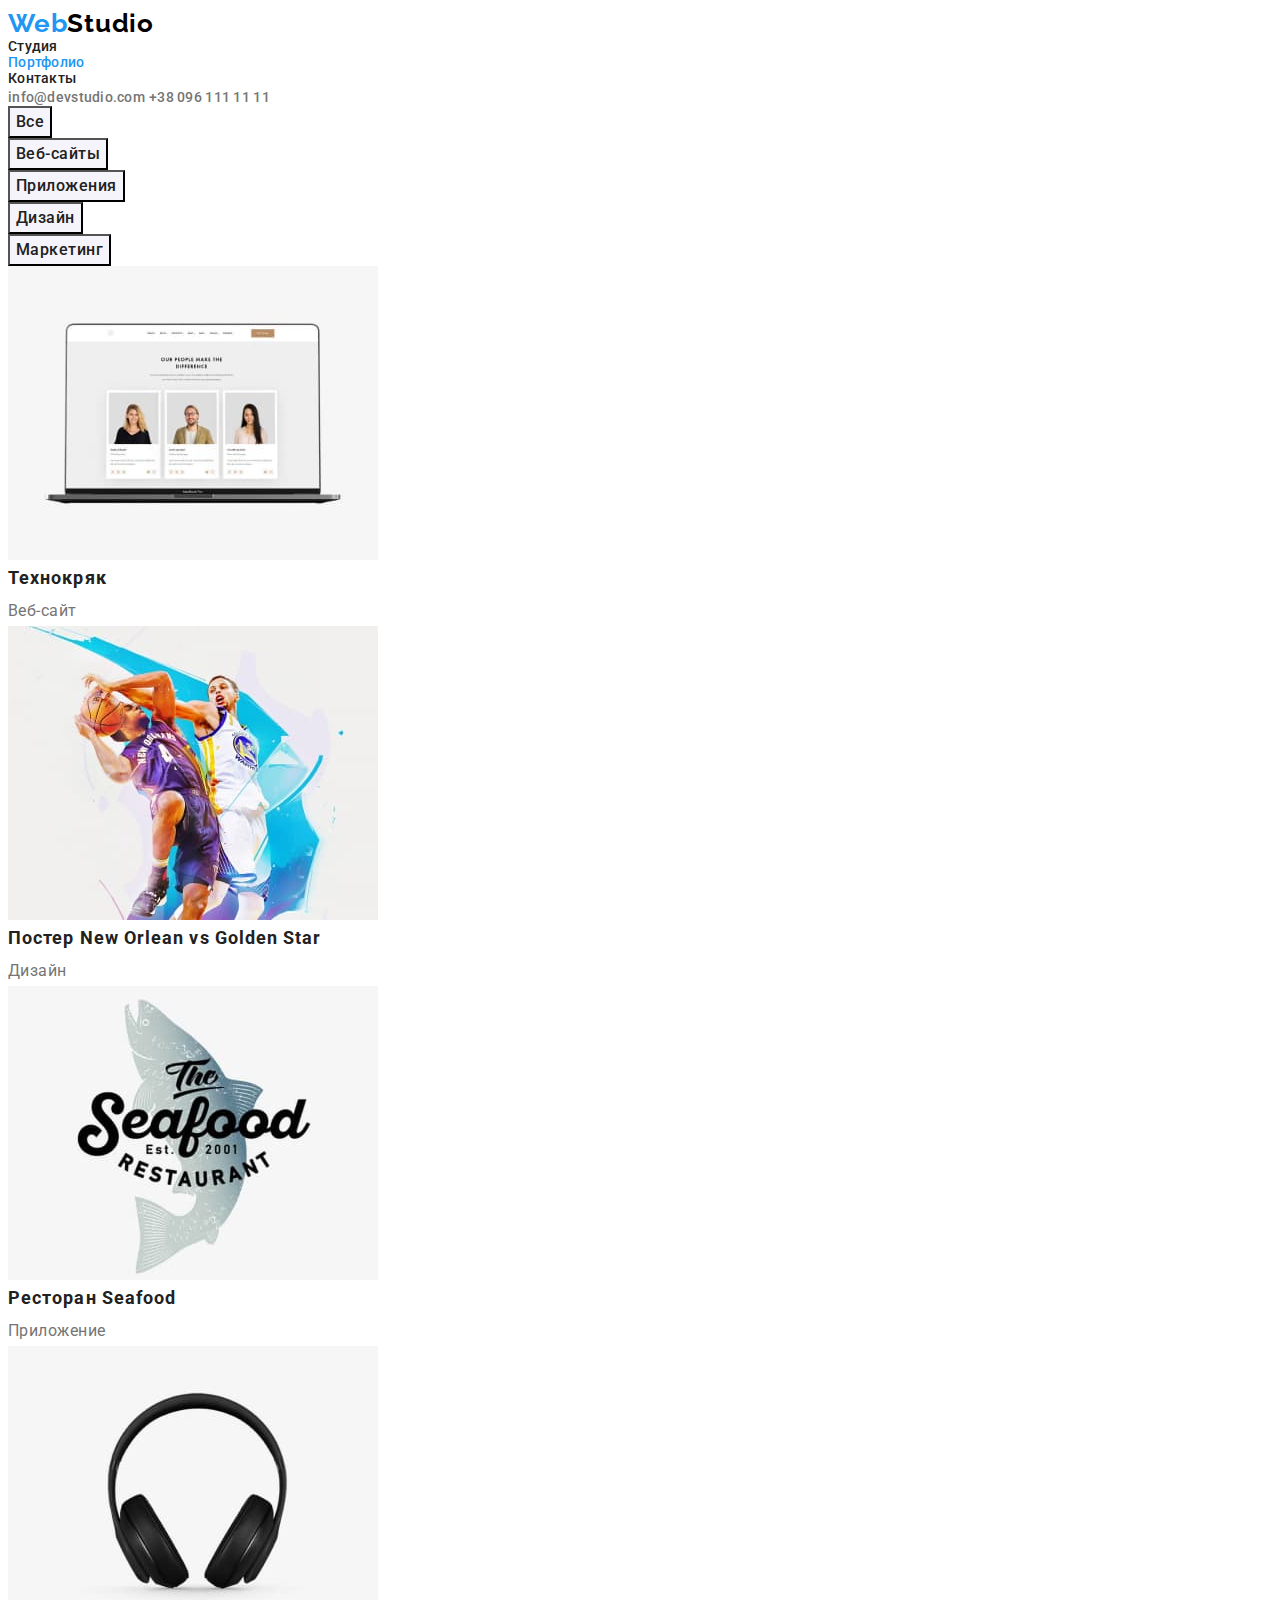
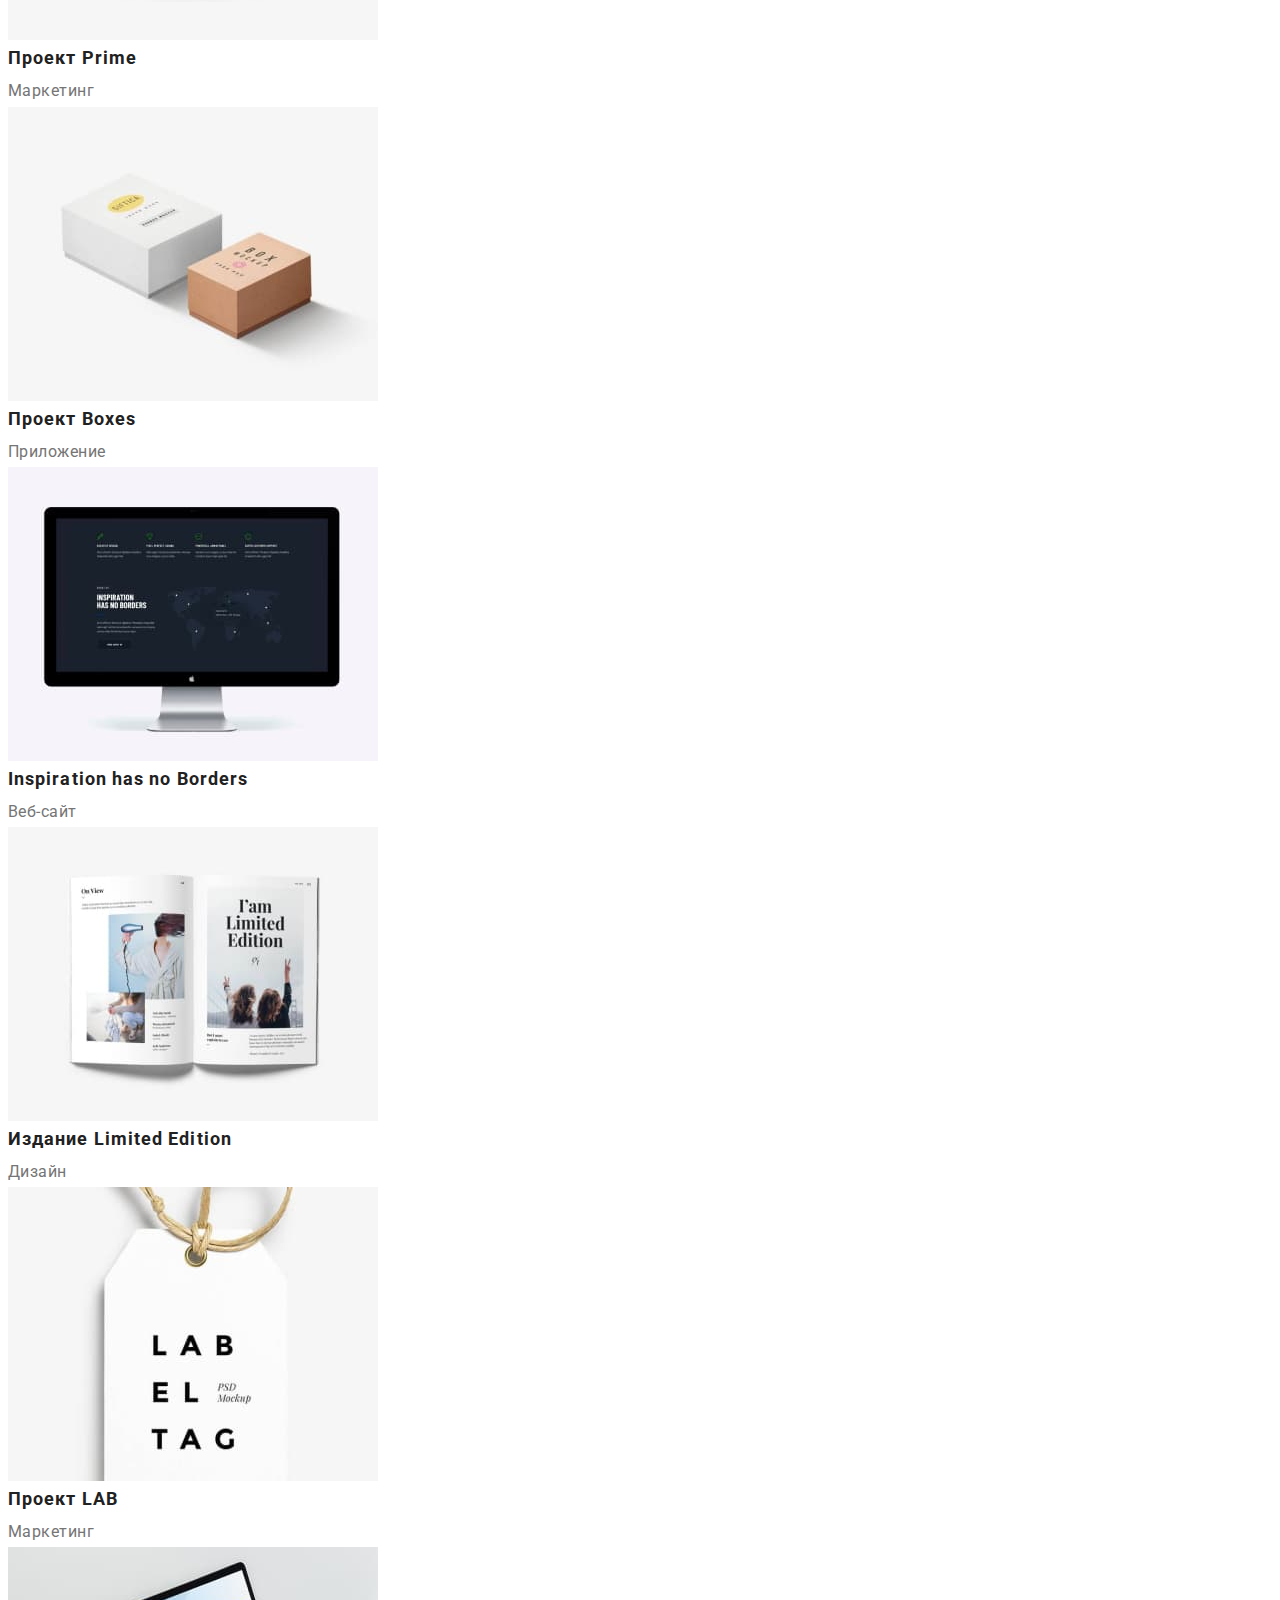
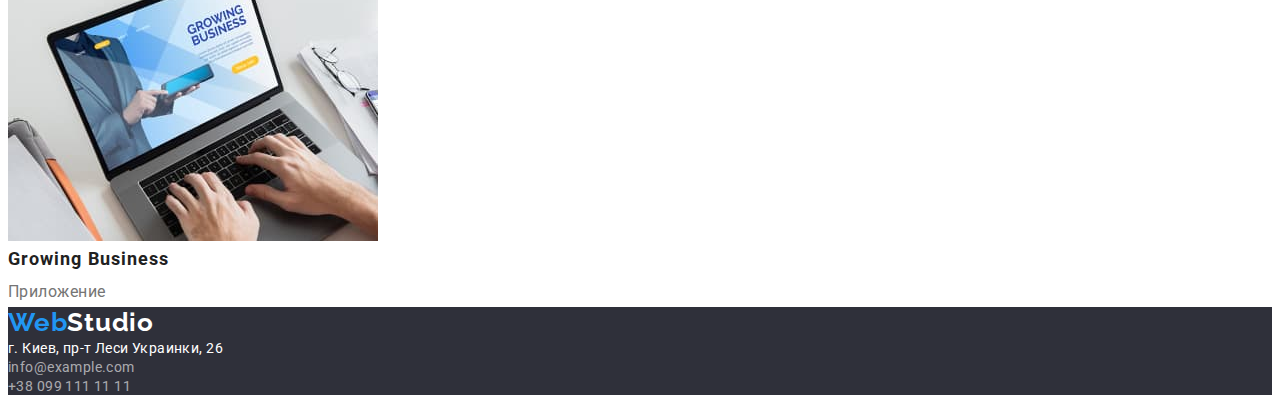
==== portfolio.html @ 373167e1 "start" ====
<!DOCTYPE html>
<html lang="ru">
  <head>
    <meta charset="UTF-8" />
    <meta http-equiv="X-UA-Compatible" content="IE=edge" />
    <meta name="viewport" content="width=device-width, initial-scale=1.0" />
    <link rel="preconnect" href="https://fonts.googleapis.com" />
    <link rel="preconnect" href="https://fonts.gstatic.com" crossorigin />
    <link
      href="https://fonts.googleapis.com/css2?family=Raleway:wght@700&family=Roboto:wght@400;500;700;900&display=swap"
      rel="stylesheet"
    />
    <link rel="stylesheet" href="./css/styles.css" />
    <title>Portgolio</title>
  </head>
  <body>
    <header>
      <nav class="nav">
        <a class="reset-link logo" href="./index.html"
          ><span class="accent-color">Web</span>Studio</a
        >
        <ul class="reset-list nav-list">
          <li><a class="reset-link nav-link" href="./index.html">Студия</a></li>
          <li><a class="reset-link accent-color nav-link" href="./portfolio.html">Портфолио</a></li>
          <li><a class="reset-link nav-link" href="">Контакты</a></li>
        </ul>
      </nav>
      <a class="reset-link nav-link header-contacts" href="mailto:info@devstudio.com"
        >info@devstudio.com</a
      >
      <a class="reset-link nav-link header-contacts" href="tel:+380961111111">+38 096 111 11 11</a>
    </header>
    <main>
      <section class="portfolio">
        <ul class="reset-list">
          <li><button class="btn-filters" type="button">Все</button></li>
          <li><button class="btn-filters" type="button">Веб-сайты</button></li>
          <li><button class="btn-filters" type="button">Приложения</button></li>
          <li><button class="btn-filters" type="button">Дизайн</button></li>
          <li><button class="btn-filters" type="button">Маркетинг</button></li>
        </ul>
        <ul class="reset-list">
          <li>
            <img src="./img/img-8.jpg" alt="Пример работы" width="370" height="294" />
            <h2 class="portfolio-titles">Технокряк</h2>
            <p class="portfolio-description">Веб-сайт</p>
          </li>
          <li>
            <img src="./img/img-9.jpg" alt="Пример работы" width="370" height="294" />
            <h2 class="portfolio-titles">
              Постер <span lang="en">New Orlean vs Golden Star</span>
            </h2>
            <p class="portfolio-description">Дизайн</p>
          </li>
          <li>
            <img src="./img/img-10.jpg" alt="Пример работы" width="370" height="294" />
            <h2 class="portfolio-titles">Ресторан <span lang="en">Seafood</span></h2>
            <p class="portfolio-description">Приложение</p>
          </li>
          <li>
            <img src="./img/img-11.jpg" alt="Пример работы" width="370" height="294" />
            <h2 class="portfolio-titles">Проект <span lang="en">Prime</span></h2>
            <p class="portfolio-description">Маркетинг</p>
          </li>
          <li>
            <img src="./img/img-12.jpg" alt="Пример работы" width="370" height="294" />
            <h2 class="portfolio-titles">Проект <span lang="en">Boxes</span></h2>
            <p class="portfolio-description">Приложение</p>
          </li>
          <li>
            <img src="./img/img-13.jpg" alt="Пример работы" width="370" height="294" />
            <h2 class="portfolio-titles" lang="en">Inspiration has no Borders</h2>
            <p class="portfolio-description">Веб-сайт</p>
          </li>
          <li>
            <img src="./img/img-14.jpg" alt="Пример работы" width="370" height="294" />
            <h2 class="portfolio-titles">Издание <span lang="en">Limited Edition</span></h2>
            <p class="portfolio-description">Дизайн</p>
          </li>
          <li>
            <img src="./img/img-15.jpg" alt="Пример работы" width="370" height="294" />
            <h2 class="portfolio-titles">Проект <span lang="en">LAB</span></h2>
            <p class="portfolio-description">Маркетинг</p>
          </li>
          <li>
            <img src="./img/img-16.jpg" alt="Пример работы" width="370" height="294" />
            <h2 class="portfolio-titles" lang="en">Growing Business</h2>
            <p class="portfolio-description">Приложение</p>
          </li>
        </ul>
      </section>
    </main>
    <footer class="footer">
      <a class="reset-link footer-logo" href=""><span class="accent-color">Web</span>Studio</a>
      <address>
        <a
          class="reset-link address-link addres-secondary-color"
          href="https://goo.gl/maps/DQhFPQTbmfffRb8u7"
          >г. Киев, пр-т Леси Украинки, 26</a
        >
        <ul class="reset-list">
          <li>
            <a class="reset-link address-link" href="mailto:info@example.com">info@example.com</a>
          </li>
          <li>
            <a class="reset-link address-link" href="tel:+380991111111">+38 099 111 11 11</a>
          </li>
        </ul>
      </address>
    </footer>
  </body>
</html>
---- css/styles.css ----
:root {
  --primary-font-family: 'Roboto', sans-serif;
  --secondary-font-family: 'Raleway', sans-serif;
  --primary-text-color: #757575;
  --secondary-text-color: #212121;
  --background-dark-text-color: #ffffff;
  --accent-color: #2196f3;
  --secondary-logo-color: #000000;
  --background-dark-color: #2f303a;
  --background-light-color: #f5f4fa;
}

body {
  font-family: var(--primary-font-family);
  color: var(--primary-text-color);
}

h1,
h2,
h3,
h4,
h5,
h6,
p {
  margin-top: 0;
  margin-bottom: 0;
}

ul,
ol {
  margin-top: 0;
  margin-bottom: 0;
  padding-left: 0;
}

img {
  display: block;
}

.reset-list {
  list-style: none;
}

.reset-link {
  text-decoration: none;
  color: inherit;
}

/* ========= START COMPONENTS ========= */
.accent-color {
  color: var(--accent-color);
}
/* ========= END COMPONENTS ========= */

/* ========= START HEADER ========= */
.logo {
  font-family: var(--secondary-font-family);
  font-weight: 700;
  font-size: 26px;
  line-height: 1.19;
  letter-spacing: 0.03em;
  color: var(--secondary-logo-color);
}

.nav-link:hover,
.nav-link:focus {
  color: var(--accent-color);
}

.nav-list {
  font-weight: 500;
  font-size: 14px;
  line-height: 1.14;
  letter-spacing: 0.02em;
  color: var(--secondary-text-color);
}

.header-contacts {
  font-weight: 500;
  font-size: 14px;
  line-height: 1.14;
  letter-spacing: 0.02em;
}

/* ========= END HEADER ========= */

/* ========= START HERO ========= */
.hero {
  background-color: var(--background-dark-color);
}

.hero-title {
  font-weight: 900;
  font-size: 44px;
  line-height: 1.36;
  letter-spacing: 0.06em;
  text-transform: uppercase;
  color: var(--background-dark-text-color);
}

.modal-btn {
  font-family: var(--primary-font-family);
  font-weight: 700;
  font-size: 16px;
  line-height: 1.88;
  letter-spacing: 0.06em;
  color: var(--background-dark-text-color);
  background-color: var(--accent-color);
}

.modal-btn:hover,
.modal-btn:focus {
  background-color: #188ce8;
}
/* ========= END HERO ========= */

/* ========= START BENEFITS ========= */
.benefits-title {
  font-weight: 700;
  font-size: 14px;
  line-height: 1.14;
  letter-spacing: 0.03em;
  text-transform: uppercase;
  color: var(--secondary-text-color);
}

.benefits-description {
  font-size: 14px;
  line-height: 1.71;
  letter-spacing: 0.03em;
}
/* ========= END  BENEFITS ========= */

/* ========= START WORK DIRECTIONS ========= */

.work-directions-title {
  font-weight: 700;
  font-size: 36px;
  line-height: 1.17;
  letter-spacing: 0.03em;
  color: var(--secondary-text-color);
}
/* ========= END WORK DIRECTIONS ========= */

/* ========= START OUR TEAM ========= */
.our-team {
  background-color: var(--background-light-color);
}

.our-team-title {
  font-weight: 700;
  font-size: 36px;
  line-height: 1.17;
  letter-spacing: 0.03em;
  color: var(--secondary-text-color);
}
.employees-name {
  font-weight: 500;
  font-size: 16px;
  line-height: 1.19;
  letter-spacing: 0.03em;
  color: var(--secondary-text-color);
}
.employees-directions {
  font-size: 16px;
  line-height: 1.19;
  letter-spacing: 0.03em;
}
/* ========= END OUR TEAM ========= */

/* ========= START PORTFOLIO MAIN SECTION ========= */

.btn-filters {
  font-family: var(--primary-font-family);
  font-weight: 500;
  font-size: 16px;
  line-height: 1.63;
  letter-spacing: 0.03em;
  color: var(--secondary-text-color);
  background-color: var(--background-light-color);
}

.btn-filters:hover,
.btn-filters:focus {
  color: var(--background-dark-text-color);
  background-color: var(--accent-color);
}

.portfolio-titles {
  font-weight: 700;
  font-size: 18px;
  line-height: 2;
  letter-spacing: 0.06em;
  color: var(--secondary-text-color);
}
.portfolio-description {
  font-size: 16px;
  line-height: 1.88;
  letter-spacing: 0.03em;
}
/* ========= END PORTFOLIO MAIN SECTION ========= */

/* ========= START FOOTER ========= */
.footer {
  background-color: var(--background-dark-color);
}

.footer-logo {
  font-family: var(--secondary-font-family);
  font-weight: 700;
  font-size: 26px;
  line-height: 1.19;
  letter-spacing: 0.03em;
  color: var(--background-dark-text-color);
}

.address-link {
  font-style: normal;
  font-size: 14px;
  line-height: 1.71px;
  letter-spacing: 0.03em;
  color: rgba(255, 255, 255, 0.6);
}

.address-link:hover,
.address-link:focus {
  color: var(--accent-color);
}

.addres-secondary-color {
  color: var(--background-dark-text-color);
}
/* ========= END FOOTER ========= */
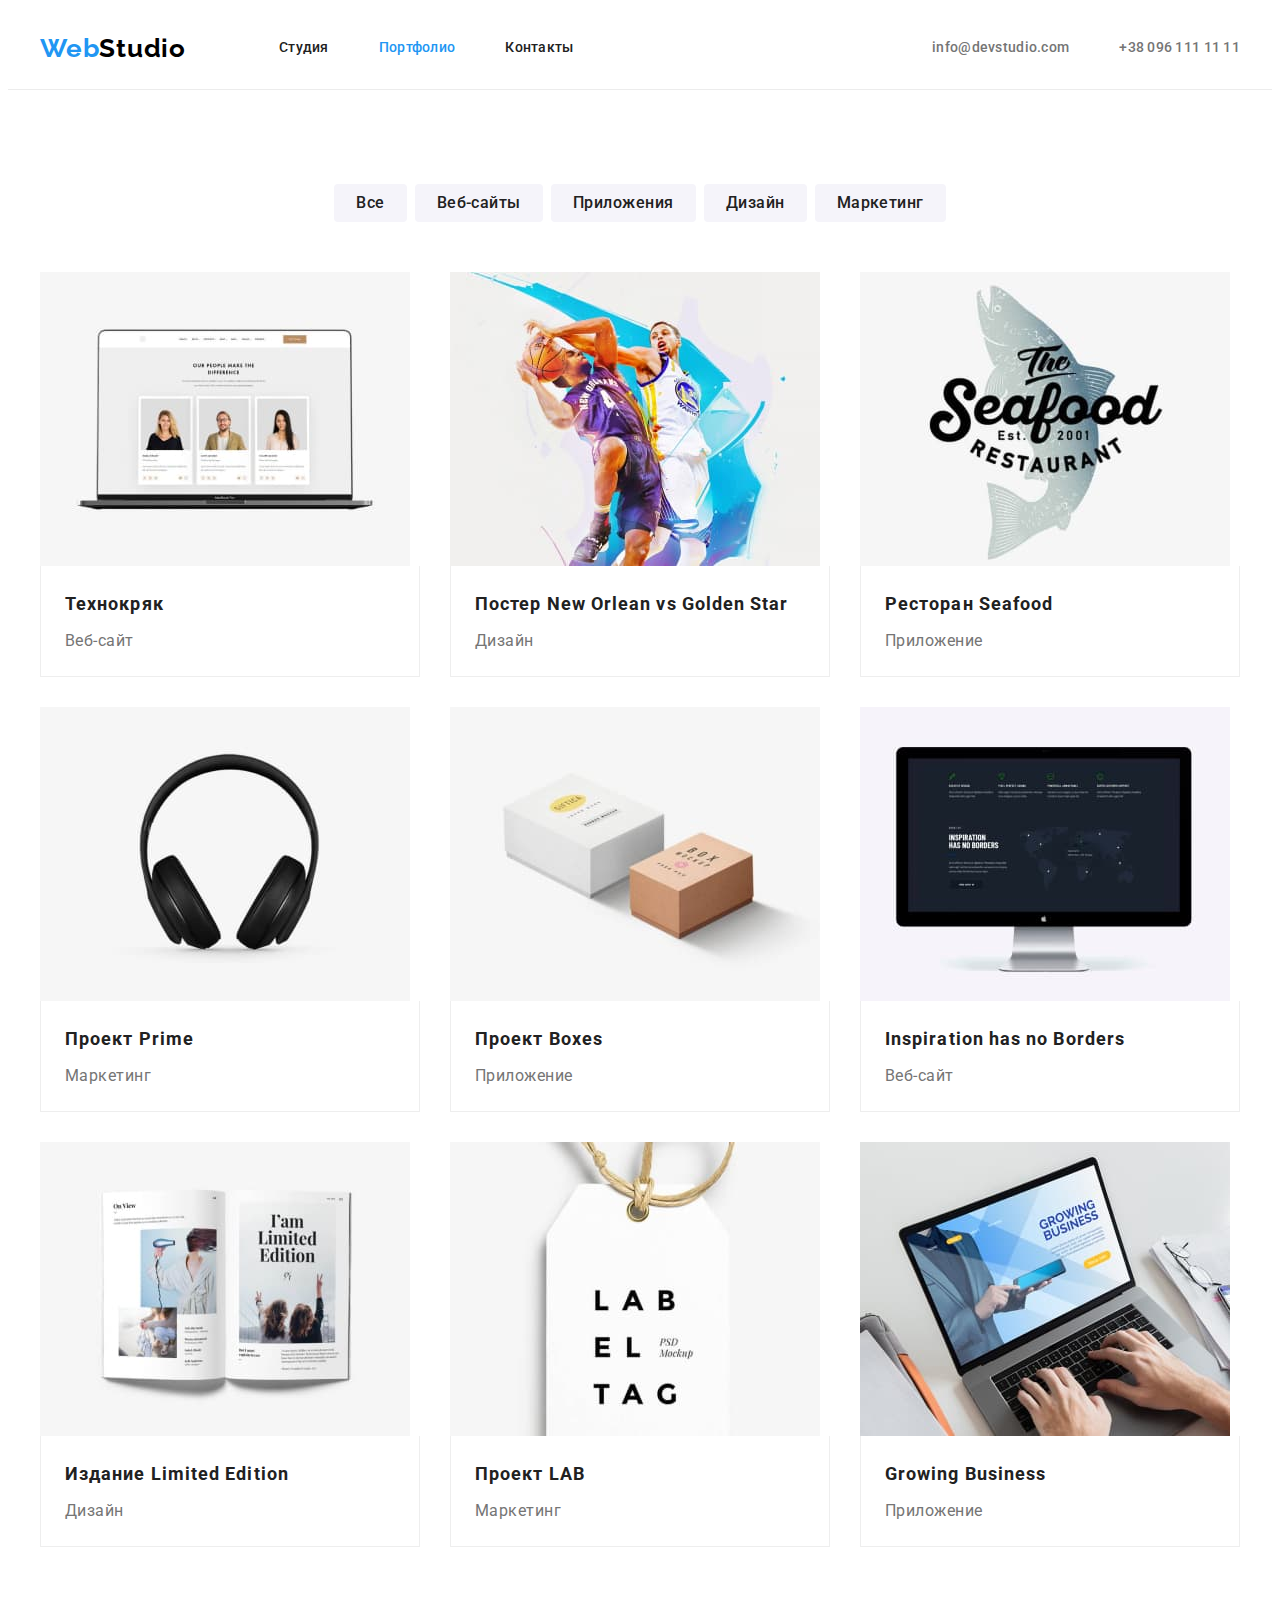
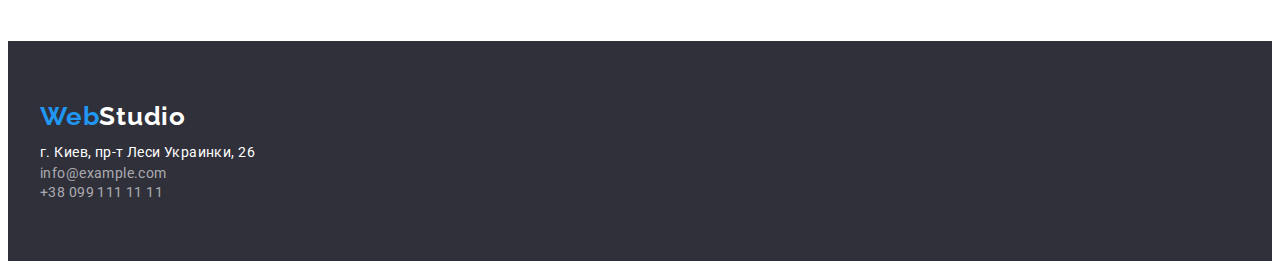
==== commit 7f434d10: "Finally done" ====
--- a/portfolio.html
+++ b/portfolio.html
@@ -10,89 +10,125 @@
       href="https://fonts.googleapis.com/css2?family=Raleway:wght@700&family=Roboto:wght@400;500;700;900&display=swap"
       rel="stylesheet"
     />
+    <link
+      rel="stylesheet"
+      href="https://cdnjs.cloudflare.com/ajax/libs/modern-normalize/1.1.0/modern-normalize.min.css"
+      integrity="sha512-wpPYUAdjBVSE4KJnH1VR1HeZfpl1ub8YT/NKx4PuQ5NmX2tKuGu6U/JRp5y+Y8XG2tV+wKQpNHVUX03MfMFn9Q=="
+      crossorigin="anonymous"
+      referrerpolicy="no-referrer"
+    />
     <link rel="stylesheet" href="./css/styles.css" />
     <title>Portgolio</title>
   </head>
   <body>
-    <header>
-      <nav class="nav">
-        <a class="reset-link logo" href="./index.html"
-          ><span class="accent-color">Web</span>Studio</a
+    <header class="header">
+      <div class="container header-container">
+        <nav class="nav navigation">
+          <a class="reset-link logo" href="./index.html"
+            ><span class="accent-color">Web</span>Studio</a
+          >
+          <ul class="reset-list nav-list">
+            <li class="nav-list-item">
+              <a class="reset-link nav-link" href="./index.html">Студия</a>
+            </li>
+            <li class="nav-list-item">
+              <a class="reset-link accent-color nav-link" href="./portfolio.html">Портфолио</a>
+            </li>
+            <li class="nav-list-item"><a class="reset-link nav-link" href="">Контакты</a></li>
+          </ul>
+        </nav>
+        <a class="reset-link nav-link header-contacts" href="mailto:info@devstudio.com"
+          >info@devstudio.com</a
         >
-        <ul class="reset-list nav-list">
-          <li><a class="reset-link nav-link" href="./index.html">Студия</a></li>
-          <li><a class="reset-link accent-color nav-link" href="./portfolio.html">Портфолио</a></li>
-          <li><a class="reset-link nav-link" href="">Контакты</a></li>
-        </ul>
-      </nav>
-      <a class="reset-link nav-link header-contacts" href="mailto:info@devstudio.com"
-        >info@devstudio.com</a
-      >
-      <a class="reset-link nav-link header-contacts" href="tel:+380961111111">+38 096 111 11 11</a>
+        <a class="reset-link nav-link header-contacts" href="tel:+380961111111"
+          >+38 096 111 11 11</a
+        >
+      </div>
     </header>
     <main>
-      <section class="portfolio">
-        <ul class="reset-list">
-          <li><button class="btn-filters" type="button">Все</button></li>
-          <li><button class="btn-filters" type="button">Веб-сайты</button></li>
-          <li><button class="btn-filters" type="button">Приложения</button></li>
-          <li><button class="btn-filters" type="button">Дизайн</button></li>
-          <li><button class="btn-filters" type="button">Маркетинг</button></li>
+      <section class="portfolio-container">
+        <div class="container">
+        <ul class="reset-list portfolio-btn-list">
+          <li class="portfolio-btn-items"><button class="btn-filters" type="button">Все</button></li>
+          <li class="portfolio-btn-items"><button class="btn-filters" type="button">Веб-сайты</button></li>
+          <li class="portfolio-btn-items"><button class="btn-filters" type="button">Приложения</button></li>
+          <li class="portfolio-btn-items"><button class="btn-filters" type="button">Дизайн</button></li>
+          <li class="portfolio-btn-items"><button class="btn-filters" type="button">Маркетинг</button></li>
         </ul>
-        <ul class="reset-list">
-          <li>
+        <ul class="reset-list portfolio-list">
+          <li class="portfolio-items">
             <img src="./img/img-8.jpg" alt="Пример работы" width="370" height="294" />
-            <h2 class="portfolio-titles">Технокряк</h2>
+            <div class="portfolio-items-description-block">
+              <h2 class="portfolio-titles">Технокряк</h2>
             <p class="portfolio-description">Веб-сайт</p>
+            </div>
           </li>
-          <li>
+          <li class="portfolio-items">
             <img src="./img/img-9.jpg" alt="Пример работы" width="370" height="294" />
-            <h2 class="portfolio-titles">
+            <div class="portfolio-items-description-block">
+              <h2 class="portfolio-titles">
               Постер <span lang="en">New Orlean vs Golden Star</span>
             </h2>
             <p class="portfolio-description">Дизайн</p>
+            </div>
           </li>
-          <li>
+          <li class="portfolio-items">
             <img src="./img/img-10.jpg" alt="Пример работы" width="370" height="294" />
-            <h2 class="portfolio-titles">Ресторан <span lang="en">Seafood</span></h2>
+            <div class="portfolio-items-description-block">
+              <h2 class="portfolio-titles">Ресторан <span lang="en">Seafood</span></h2>
             <p class="portfolio-description">Приложение</p>
+            </div>
           </li>
-          <li>
+          <li class="portfolio-items">
             <img src="./img/img-11.jpg" alt="Пример работы" width="370" height="294" />
+            <div class="portfolio-items-description-block">
             <h2 class="portfolio-titles">Проект <span lang="en">Prime</span></h2>
             <p class="portfolio-description">Маркетинг</p>
+            </div>
           </li>
-          <li>
+          <li class="portfolio-items">
             <img src="./img/img-12.jpg" alt="Пример работы" width="370" height="294" />
-            <h2 class="portfolio-titles">Проект <span lang="en">Boxes</span></h2>
+            <div class="portfolio-items-description-block">
+              <h2 class="portfolio-titles">Проект <span lang="en">Boxes</span></h2>
             <p class="portfolio-description">Приложение</p>
+            </div>
           </li>
-          <li>
+          <li class="portfolio-items">
             <img src="./img/img-13.jpg" alt="Пример работы" width="370" height="294" />
-            <h2 class="portfolio-titles" lang="en">Inspiration has no Borders</h2>
+            <div class="portfolio-items-description-block">
+              <h2 class="portfolio-titles" lang="en">Inspiration has no Borders</h2>
             <p class="portfolio-description">Веб-сайт</p>
+            </div>
           </li>
-          <li>
+          <li class="portfolio-items">
             <img src="./img/img-14.jpg" alt="Пример работы" width="370" height="294" />
-            <h2 class="portfolio-titles">Издание <span lang="en">Limited Edition</span></h2>
+            <div class="portfolio-items-description-block">
+              <h2 class="portfolio-titles">Издание <span lang="en">Limited Edition</span></h2>
             <p class="portfolio-description">Дизайн</p>
+            </div>
           </li>
-          <li>
+          <li class="portfolio-items">
             <img src="./img/img-15.jpg" alt="Пример работы" width="370" height="294" />
-            <h2 class="portfolio-titles">Проект <span lang="en">LAB</span></h2>
+            <div class="portfolio-items-description-block">
+              <h2 class="portfolio-titles">Проект <span lang="en">LAB</span></h2>
             <p class="portfolio-description">Маркетинг</p>
+            </div>
           </li>
-          <li>
+          <li class="portfolio-items">
             <img src="./img/img-16.jpg" alt="Пример работы" width="370" height="294" />
-            <h2 class="portfolio-titles" lang="en">Growing Business</h2>
+            <div class="portfolio-items-description-block">
+              <h2 class="portfolio-titles" lang="en">Growing Business</h2>
             <p class="portfolio-description">Приложение</p>
+            </div>
           </li>
         </ul>
+        </div>
       </section>
     </main>
     <footer class="footer">
-      <a class="reset-link footer-logo" href=""><span class="accent-color">Web</span>Studio</a>
-      <address>
+      <div class="container footer-container">
+        <a class="reset-link footer-logo" href=""><span class="accent-color">Web</span>Studio</a>
+      <address class="footer-address-container">
         <a
           class="reset-link address-link addres-secondary-color"
           href="https://goo.gl/maps/DQhFPQTbmfffRb8u7"
--- a/css/styles.css
+++ b/css/styles.css
@@ -37,6 +37,13 @@
   display: block;
 }
 
+.container {
+  width: 1200px;
+  padding-left: 15px;
+  padding-right: 15px;
+  margin-left: auto;
+  margin-right: auto;
+}
 .reset-list {
   list-style: none;
 }
@@ -53,7 +60,24 @@
 /* ========= END COMPONENTS ========= */
 
 /* ========= START HEADER ========= */
+.header {
+  padding-top: 25px;
+  padding-bottom: 25px;
+  border-bottom: 1px solid #ececec;
+}
+
+.header-container {
+  display: flex;
+  align-items: center;
+}
+
+.navigation {
+  display: flex;
+  align-items: center;
+}
+
 .logo {
+  margin-right: 93px;
   font-family: var(--secondary-font-family);
   font-weight: 700;
   font-size: 26px;
@@ -67,7 +91,13 @@
   color: var(--accent-color);
 }
 
+.nav-list-item:not(:last-child) {
+  margin-right: 50px;
+}
+
 .nav-list {
+  display: flex;
+  align-items: center;
   font-weight: 500;
   font-size: 14px;
   line-height: 1.14;
@@ -80,6 +110,11 @@
   font-size: 14px;
   line-height: 1.14;
   letter-spacing: 0.02em;
+}
+
+.header-contacts:not(:last-child) {
+  margin-right: 50px;
+  margin-left: auto;
 }
 
 /* ========= END HEADER ========= */
@@ -87,9 +122,19 @@
 /* ========= START HERO ========= */
 .hero {
   background-color: var(--background-dark-color);
+  padding-top: 200px;
+  padding-bottom: 200px;
+}
+.hero-container {
+  display: flex;
+  flex-direction: column;
+  align-items: center;
 }
 
 .hero-title {
+  width: 696px;
+  margin-bottom: 30px;
+  text-align: center;
   font-weight: 900;
   font-size: 44px;
   line-height: 1.36;
@@ -99,6 +144,10 @@
 }
 
 .modal-btn {
+  min-width: 200px;
+  padding: 10px 32px;
+  border: none;
+  border-radius: 4px;
   font-family: var(--primary-font-family);
   font-weight: 700;
   font-size: 16px;
@@ -115,7 +164,21 @@
 /* ========= END HERO ========= */
 
 /* ========= START BENEFITS ========= */
+.benefits-container {
+  padding-top: 94px;
+  padding-bottom: 94px;
+}
+
+.benefits-list {
+  display: flex;
+  flex-wrap: wrap;
+  justify-content: center;
+  margin-top: -20px;
+  margin-left: -30px;
+}
+
 .benefits-title {
+  margin-bottom: 10px;
   font-weight: 700;
   font-size: 14px;
   line-height: 1.14;
@@ -129,11 +192,30 @@
   line-height: 1.71;
   letter-spacing: 0.03em;
 }
+.benefits-items {
+  width: 270px;
+  margin-left: 30px;
+  margin-top: 20px;
+}
 /* ========= END  BENEFITS ========= */
 
 /* ========= START WORK DIRECTIONS ========= */
+.work-directions-container {
+  padding-top: 94px;
+  padding-bottom: 94px;
+}
+
+.work-directions-list {
+  display: flex;
+}
+
+.work-directions-items:not(:last-child) {
+  margin-right: 30px;
+}
 
 .work-directions-title {
+  text-align: center;
+  margin-bottom: 50px;
   font-weight: 700;
   font-size: 36px;
   line-height: 1.17;
@@ -144,10 +226,31 @@
 
 /* ========= START OUR TEAM ========= */
 .our-team {
+  padding-top: 94px;
+  padding-bottom: 94px;
   background-color: var(--background-light-color);
 }
 
+.our-team-list {
+  display: flex;
+  flex-wrap: wrap;
+  margin-right: -30px;
+  margin-top: -50px;
+}
+
+.our-team-items {
+  margin-right: 30px;
+  margin-top: 50px;
+  flex-basis: calc((100% - 4 * 30px) / 4);
+  box-shadow: 0px 1px 3px rgba(0, 0, 0, 0.12), 0px 1px 1px rgba(0, 0, 0, 0.14),
+    0px 2px 1px rgba(0, 0, 0, 0.2);
+  background: #ffffff;
+  border-radius: 0px 0px 4px 4px;
+}
+
 .our-team-title {
+  text-align: center;
+  margin-bottom: 50px;
   font-weight: 700;
   font-size: 36px;
   line-height: 1.17;
@@ -155,6 +258,9 @@
   color: var(--secondary-text-color);
 }
 .employees-name {
+  text-align: center;
+  margin-top: 30px;
+  margin-bottom: 10px;
   font-weight: 500;
   font-size: 16px;
   line-height: 1.19;
@@ -162,6 +268,8 @@
   color: var(--secondary-text-color);
 }
 .employees-directions {
+  margin-bottom: 30px;
+  text-align: center;
   font-size: 16px;
   line-height: 1.19;
   letter-spacing: 0.03em;
@@ -170,7 +278,20 @@
 
 /* ========= START PORTFOLIO MAIN SECTION ========= */
 
+.portfolio-container {
+  padding-top: 94px;
+  padding-bottom: 94px;
+}
+.portfolio-btn-list {
+  display: flex;
+  justify-content: center;
+  margin-bottom: 50px;
+}
+
 .btn-filters {
+  padding: 6px 22px;
+  border: none;
+  border-radius: 4px;
   font-family: var(--primary-font-family);
   font-weight: 500;
   font-size: 16px;
@@ -184,6 +305,35 @@
 .btn-filters:focus {
   color: var(--background-dark-text-color);
   background-color: var(--accent-color);
+  box-shadow: 0px 3px 1px rgba(0, 0, 0, 0.1), 0px 1px 2px rgba(0, 0, 0, 0.08),
+    0px 2px 2px rgba(0, 0, 0, 0.12);
+}
+
+.portfolio-btn-items:not(:last-child) {
+  margin-right: 8px;
+}
+
+.portfolio-list {
+  display: flex;
+  flex-wrap: wrap;
+  margin-right: -30px;
+  margin-top: -30px;
+}
+
+.portfolio-items {
+  margin-right: 30px;
+  margin-top: 30px;
+  flex-basis: calc((100% - 3 * 30px) / 3);
+  background: #ffffff;
+}
+.portfolio-items-description-block {
+  padding: 20px 24px;
+  border-top: 0;
+  border-right-width: 1px;
+  border-bottom-width: 1px;
+  border-left-width: 1px;
+  border-style: solid;
+  border-color: #eeeeee;
 }
 
 .portfolio-titles {
@@ -194,6 +344,7 @@
   color: var(--secondary-text-color);
 }
 .portfolio-description {
+  margin-top: 4px;
   font-size: 16px;
   line-height: 1.88;
   letter-spacing: 0.03em;
@@ -203,9 +354,22 @@
 /* ========= START FOOTER ========= */
 .footer {
   background-color: var(--background-dark-color);
+  padding-top: 60px;
+  padding-bottom: 60px;
+}
+
+.footer-container {
+  display: flex;
+  flex-direction: column;
+}
+
+.footer-address-container {
+  display: flex;
+  flex-direction: column;
 }
 
 .footer-logo {
+  margin-bottom: 20px;
   font-family: var(--secondary-font-family);
   font-weight: 700;
   font-size: 26px;
@@ -215,6 +379,7 @@
 }
 
 .address-link {
+  margin-bottom: 9px;
   font-style: normal;
   font-size: 14px;
   line-height: 1.71px;
@@ -230,4 +395,5 @@
 .addres-secondary-color {
   color: var(--background-dark-text-color);
 }
+
 /* ========= END FOOTER ========= */
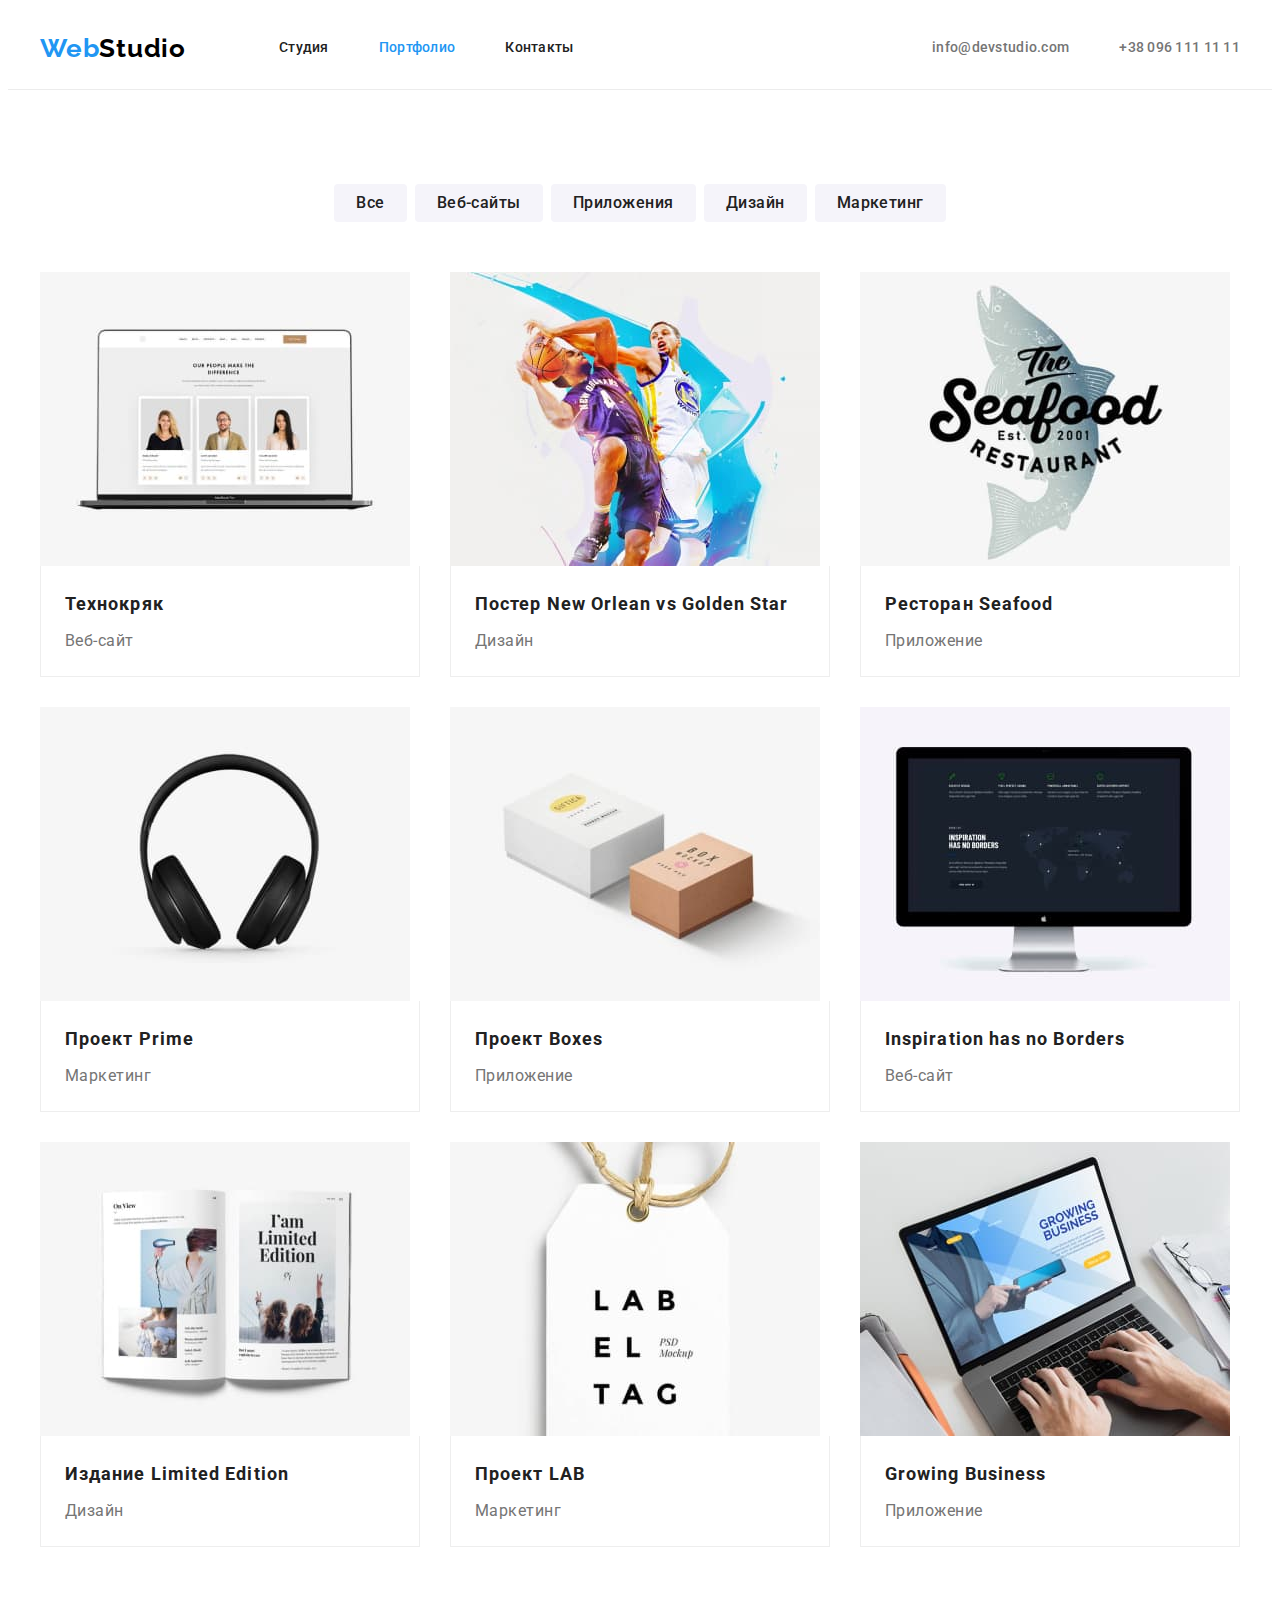
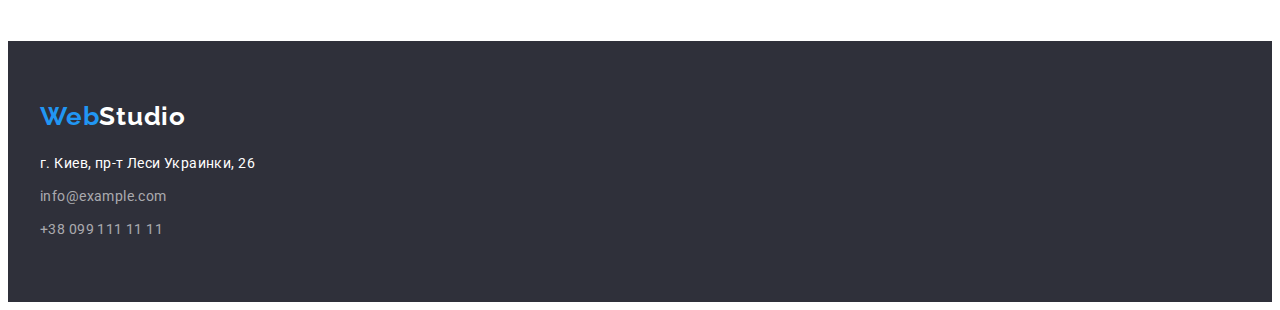
==== commit 56b754e1: "changes 1" ====
--- a/portfolio.html
+++ b/portfolio.html
@@ -129,16 +129,14 @@
       <div class="container footer-container">
         <a class="reset-link footer-logo" href=""><span class="accent-color">Web</span>Studio</a>
       <address class="footer-address-container">
-        <a
-          class="reset-link address-link addres-secondary-color"
+        <a class="reset-link address-link addres-secondary-color"
           href="https://goo.gl/maps/DQhFPQTbmfffRb8u7"
-          >г. Киев, пр-т Леси Украинки, 26</a
-        >
+          >г. Киев, пр-т Леси Украинки, 26</a>
         <ul class="reset-list">
-          <li>
+          <li class="footer-list">
             <a class="reset-link address-link" href="mailto:info@example.com">info@example.com</a>
           </li>
-          <li>
+          <li class="footer-list">
             <a class="reset-link address-link" href="tel:+380991111111">+38 099 111 11 11</a>
           </li>
         </ul>
--- a/css/styles.css
+++ b/css/styles.css
@@ -166,7 +166,6 @@
 /* ========= START BENEFITS ========= */
 .benefits-container {
   padding-top: 94px;
-  padding-bottom: 94px;
 }
 
 .benefits-list {
@@ -235,12 +234,10 @@
   display: flex;
   flex-wrap: wrap;
   margin-right: -30px;
-  margin-top: -50px;
 }
 
 .our-team-items {
   margin-right: 30px;
-  margin-top: 50px;
   flex-basis: calc((100% - 4 * 30px) / 4);
   box-shadow: 0px 1px 3px rgba(0, 0, 0, 0.12), 0px 1px 1px rgba(0, 0, 0, 0.14),
     0px 2px 1px rgba(0, 0, 0, 0.2);
@@ -249,17 +246,22 @@
 }
 
 .our-team-title {
+  margin-bottom: 50px;
   text-align: center;
-  margin-bottom: 50px;
   font-weight: 700;
   font-size: 36px;
   line-height: 1.17;
   letter-spacing: 0.03em;
   color: var(--secondary-text-color);
 }
+
+.employees {
+  padding-top: 30px;
+  padding-bottom: 30px;
+}
+
 .employees-name {
   text-align: center;
-  margin-top: 30px;
   margin-bottom: 10px;
   font-weight: 500;
   font-size: 16px;
@@ -268,7 +270,6 @@
   color: var(--secondary-text-color);
 }
 .employees-directions {
-  margin-bottom: 30px;
   text-align: center;
   font-size: 16px;
   line-height: 1.19;
@@ -382,7 +383,7 @@
   margin-bottom: 9px;
   font-style: normal;
   font-size: 14px;
-  line-height: 1.71px;
+  line-height: 1.71;
   letter-spacing: 0.03em;
   color: rgba(255, 255, 255, 0.6);
 }
@@ -392,6 +393,10 @@
   color: var(--accent-color);
 }
 
+.footer-list:not(:last-child) {
+  margin-bottom: 9px;
+}
+
 .addres-secondary-color {
   color: var(--background-dark-text-color);
 }
